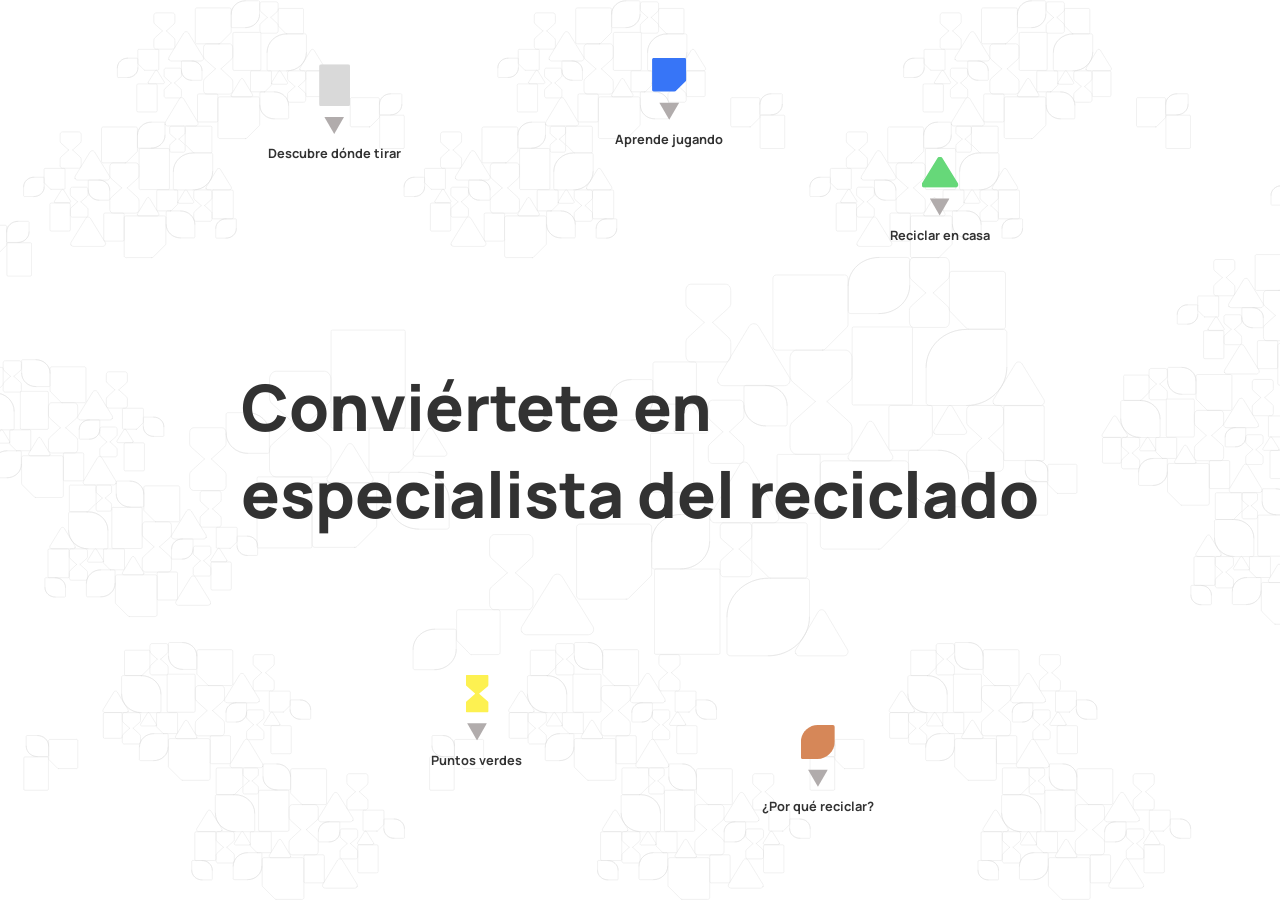
==== index.html @ 8a478ec8 "first commit" ====
<!DOCTYPE html>
<html lang="en">

<head>
    <meta charset="UTF-8">
    <meta name="viewport" content="width=device-width, initial-scale=1.0">
    <link rel="stylesheet" href="css/reset.css">
    <link rel="stylesheet" href="css/global.css">
    <link rel="stylesheet" href="css/style.css">
    <link rel="stylesheet" href="css/buscador.css">

    <link rel="preconnect" href="https://fonts.googleapis.com">
    <link rel="preconnect" href="https://fonts.gstatic.com" crossorigin>
    <link href="https://fonts.googleapis.com/css2?family=Manrope:wght@200..800&display=swap" rel="stylesheet">
    <title>EcoMatchBCN</title>

    <link rel="icon" href="img/favicon.svg" type="image/png">
</head>

<body>
    <div class="background"></div>
    <div class="transition-overlay"></div>
    <div class="content">
        <h1>Conviértete en<br>especialista del reciclado</h1>

        <div class="wrapper">
            <div class="search">
                <div class="section-1">
                    <img class="icono" src="img/GRAY.svg" alt="gray">
                    <img class="arrow" src="img/arrow.svg" alt="arrow">
                    <a href="buscador.html">
                        <h3 class="containers">Descubre dónde tirar</h3>
                    </a>
                </div>
            </div>

            <div class="game">
                <div class="section-2">
                    <img class="icono" src="img/BLUE.svg" alt="blue">
                    <img class="arrow" src="img/arrow.svg" alt="arrow">
                    <a href="game.html">
                        <h3 class="aprende">Aprende jugando</h3>
                    </a>
                </div>
            </div>

            <div class="athome">
                <div class="section-3">
                    <img class="icono" src="img/GREEN.svg" alt="green">
                    <img class="arrow" src="img/arrow.svg" alt="arrow">
                    <a href="athome.html">
                        <h3 class="encasa">Reciclar en casa</h3>
                    </a>
                </div>
            </div>

            <div class="spots">
                <div class="section-4">
                    <img class="icono" src="img/YELLOW.svg" alt="yellow">
                    <img class="arrow" src="img/arrow.svg" alt="arrow">
                    <a href="spots.html">
                        <h3 class="puntos">Puntos verdes</h3>
                    </a>
                </div>

            </div>

            <div class="recycle">
                <div class="section-5">
                    <img class="icono" src="img/BROWN.svg" alt="brown">
                    <img class="arrow" src="img/arrow.svg" alt="arrow">
                    <a href="recycle.html">
                        <h3 class="reciclar">¿Por qué reciclar?</h3>
                    </a>
                </div>
            </div>
        </div>
    </div>

</body>

<!-- gsap -->
<script src="https://cdnjs.cloudflare.com/ajax/libs/gsap/3.12.2/gsap.min.js"></script>

<script src="../../shared/gsap-trial/dist/gsap.js"></script>
<script src="../../shared/gsap-trial/dist/CustomEase.js"></script>
<script src="../../shared/gsap-trial/dist/SplitText.js"></script>
<script src="../../shared/gsap-trial/dist/ScrambleTextPlugin.js"></script>
<script src="../../shared/gsap-trial/dist/DrawSVGPlugin.js"></script>
<script src="../../shared/gsap-trial/dist/MorphSVGPlugin.js"></script>

<script src="js/main.js"></script>
<script src="js/script.js"></script>
<script src="js/buscador.js"></script>

</html>
---- css/global.css ----
:root {
    --blue: #3775F7;
    --yellow: #FDF151;
    --green: #66D879;
    --gray: #D9D9D9;
    --brown: #D68758;

    --dark-gray: #323232;
    --light-gray: #949494;
    --off-white: #ffffff;

}

main {
    scroll-snap-type: y mandatory;
    overflow-y: scroll;
    height: 100vh;
}

section {
    scroll-snap-align: start;
}


html,
body {
    height: auto;
    overflow-y: auto;
}

body {
    font-family: "Manrope", sans-serif;
    font-optical-sizing: auto;
    font-style: normal;

    animation: entrada 2.5s ease;
}

@keyframes entrada {
    0% {
        opacity: 0.2;
    }

    100% {
        opacity: 1;
    }
}

.menu {
    position: fixed;
    display: flex;
    justify-content: flex-end;
    flex-direction: row-reverse;
    z-index: 1;
    background-color: var(--off-white);
    top: 0;
    right: 0;
    left: 0;
    /* box-shadow: 2px 2px 12px 2px #b6b6b6; */
    /* position: absolute; */
    overflow: hidden;
    padding: 0 0 1.5em 0;

    .navegador {
        padding: 1em;
        list-style-type: none;

    }

    .menu-hamb {
        z-index: 1;
        padding-top: 3em;
        max-height: 50%;
    }

    .menu-hamb a {
        color: var(--dark-gray);
        display: flex;
        padding: 10px 20px;
        max-width: 200px;
    }

    .menu-hamb input[type="checkbox"],
    .menu-hamb .menu-close,
    .menu-hamb .menu-open {
        position: absolute;
        margin: 0;
        padding: 0;
        width: 32px;
        height: 32px;
        right: 20px;
        left: 20px;
        top: 20px;
        cursor: pointer;
    }

    .menu-hamb .menu-close,
    .menu-hamb .menu-open {
        pointer-events: none;
    }

    .menu-hamb input[type="checkbox"] {
        opacity: 0;

    }

    .menu-hamb nav {
        display: none;
    }

    .menu-hamb input:checked~nav {
        display: flex;

    }

    .menu-hamb input:checked~.menu-close {
        display: none;

    }

    .menu-hamb input:not(:checked)~.menu-open {
        display: none;
    }
}



.menu::before {
    content: "";
    position: absolute;
    left: 0;
    right: 0;
    bottom: -10px;
    /* intensidad y dirección de la sombra */
    height: 30px;
    /* tamaño de la sombra */
    background: linear-gradient(90deg, var(--brown), var(--yellow), var(--blue), var(--green), var(--gray));
    filter: blur(20px);
    /* difuminado de sombra */
    opacity: 0.5;
    z-index: -1;
    pointer-events: none;
}


h1.sections {
    color: var(--dark-gray);
    font-size: clamp(40px, 5vw, 80px);
    font-weight: 800;
    text-align: left;

    animation: enter 2.5s ease;
}

@keyframes enter {
    0% {
        transform: translateY(-20px);
    }

    100% {
        transform: translateY(0);
    }
}

h3.subtitle {
    font-weight: 700;
    font-size: clamp(20px, 3vw, 40px);
}

.new-arrow {
    width: 2.5cqw;
    height: 2.5cqw;

    animation: animacion 2.5s ease forwards;

}

@keyframes animacion {
    0% {
        transform: translateY(-20px) rotate(-90deg);
        opacity: 0;
    }

    100% {
        transform: translate(0) rotate(-90deg);
        opacity: 1;
    }
}


h3 {
    color: var(--dark-gray);
    font-weight: 700;
    text-decoration: none;
    white-space: nowrap;

}

h3.containers {
    &:hover {
        text-shadow: 0 0 10px var(--light-gray);
    }
}

h3.aprende {
    &:hover {
        text-shadow: 0 0 10px var(--blue);
    }
}

h3.encasa {
    &:hover {
        text-shadow: 0 0 10px var(--green);
    }
}

h3.puntos {
    &:hover {
        text-shadow: 0 0 10px var(--yellow);
    }
}

h3.reciclar {
    &:hover {
        text-shadow: 0 0 10px var(--brown);
    }
}

a {
    font-weight: 700;
    text-decoration: none;
    color: black;

    white-space: nowrap;

}

span {
    font-size: clamp(12px, 1vw, 1em);
    max-width: clamp(350px, 40vw, 800px);
    color: var(--dark-gray);
    line-height: 2;

    strong {
        font-weight: bold;
    }
}

.section {
    display: flex;
    flex-direction: column;
    justify-content: center;
    align-items: center;
    margin-top: 20vh;
}



.new-content {
    display: flex;
    flex-direction: column;
    gap: 2em;
    width: 100%;
    backdrop-filter: blur(5px);
    z-index: 1;
}

.new {
    padding: 2em;
    display: flex;
    flex-direction: row;
    align-items: first baseline;
    gap: 1cqw;
    backdrop-filter: blur(5px);
    border-radius: 20px;
    padding: 2em;
    transition: transform 0.5s ease;

}

/* media querys */
@media (min-width:1024px) {

    .menu {
        display: flex;
        justify-content: space-around;
        flex-direction: row;
        z-index: 2;
        background-color: var(--off-white);
        position: fixed;
        top: 0;
        right: 0;
        left: 0;
        padding: 0;

        .navegador {
            display: flex;
            justify-content: space-between;
            padding: 1em 2em 1em 2em;
            list-style-type: none;


            .secciones {
                display: flex;
                justify-content: space-around;
                margin-left: 17em;
                flex-wrap: nowrap;

            }

        }

        .menu-hamb {
            z-index: 1;
            padding-top: 5em;
            max-height: 50%;
        }


        .menu-close,
        .menu-open {
            display: none;
        }

        .nav {
            display: flex;
            justify-content: space-between;
            flex-direction: row;
            align-content: center;
            list-style: none;
            padding: 1em;
            gap: 25vw;

            .secciones {
                display: flex;

            }
        }

        .menu-hamb nav {
            display: flex;
            flex-direction: row;
        }

        .menu-hamb {
            padding-top: 0;
        }
    }

}
---- css/style.css ----
h1 {
    color: var(--dark-gray);
    display: flex;
    justify-content: center;
    align-items: center;
    position: absolute;
    top: 50%;
    left: 50%;
    width: 100%;
    font-size: clamp(30px, 5vw, 130px);
    font-weight: 800;

    transform: translate(-50%, -50%);
}


.search {
    display: flex;
    flex-direction: column;
    align-items: center;
    font-size: clamp(12px, 1vw, 180px);
    text-align: left;

    transform: translate(-150%, -150%);

    .section-1 {
        display: flex;
        flex-direction: column;
        align-items: center;
        gap: 10px;
        transform: translate(-80%, -10%);
    }
}

.game {
    display: flex;
    flex-direction: column;
    align-items: center;
    font-size: clamp(12px, 1vw, 180px);
    text-align: center;

    transform: translate(30%, -280%);

    .section-2 {
        display: flex;
        flex-direction: column;
        align-items: center;
        gap: 10px;
        transform: translate(-10%, -10%);
    }
}

.athome {
    display: flex;
    flex-direction: column;
    align-items: center;
    font-size: clamp(12px, 1vw, 180px);
    text-align: center;

    transform: translate(150%, -280%);

    .section-3 {
        display: flex;
        flex-direction: column;
        align-items: center;
        gap: 10px;
        transform: translate(100%, -10%);
    }
}

.spots {
    display: flex;
    flex-direction: column;
    align-items: center;
    font-size: clamp(12px, 1vw, 180px);
    text-align: center;

    transform: translate(-150%, 200%);

    .section-4 {
        display: flex;
        flex-direction: column;
        align-items: center;
        gap: 10px;
        transform: translate(40%, -10%);
    }
}

.recycle {
    display: flex;
    flex-direction: column;
    align-items: center;
    font-size: clamp(12px, 1vw, 180px);
    text-align: center;

    transform: translate(100%, 160%);

    .section-5 {
        display: flex;
        flex-direction: column;
        align-items: center;
        gap: 10px;
        transform: translate(40%, -10%);
    }
}

/* Animaciones */
/* Sección buscador */
.section-1 {
    animation: moverLateral 5s ease-in-out infinite;

    &:hover {
        cursor: pointer;
        animation-play-state: paused;

    }
}

@keyframes moverLateral {
    0% {
        transform: translateX(20%);
    }

    50% {
        transform: translateX(0);
    }

    100% {
        transform: translateX(20%);
    }

}

/* Sección juego */
.section-2 {
    animation: flotar 4s ease-in-out infinite;

    &:hover {
        cursor: pointer;
        animation-play-state: paused;

    }
}

@keyframes flotar {
    0% {
        transform: translateY(0);
    }

    50% {
        transform: translateY(-10px);
    }

    100% {
        transform: translateY(0);
    }
}

/* Sección reciclar en casa */
.section-3 {
    animation: escalar 3s ease-in-out infinite;

    &:hover {
        cursor: pointer;
        animation-play-state: paused;

    }
}

@keyframes escalar {
    0% {
        transform: scale(1);
    }

    50% {
        transform: scale(1.1);
    }

    100% {
        transform: scale(1);
    }
}

/* Sección puntos verdes */
.section-4 {
    animation: mov 5s ease-in-out infinite;

    &:hover {
        cursor: pointer;
        animation-play-state: paused;

    }
}

@keyframes mov {
    0% {
        transform: translate(0);
    }

    20% {
        transform: translateY(20px);
    }

    40% {
        transform: translate(30px);
    }

    80% {
        transform: translateY(-20px);
    }

    100% {
        transform: translate(0);
    }
}

/* Sección reciclar */
.section-5 {
    animation: rebote 3s ease-in-out infinite;

    &:hover {
        cursor: pointer;
        animation-play-state: paused;
    }
}

@keyframes rebote {

    0%,
    100% {
        transform: translateY(0);
    }

    30% {
        transform: translateY(-15px);
    }

    60% {
        transform: translateY(-8px);
    }

    90% {
        transform: translateY(-4px);
    }
}

.icono {
    transition: transform 0.3s ease;
    animation-play-state: running;
    animation-duration: 5s;
    animation-iteration-count: infinite;
    animation-timing-function: ease-in-out;
    display: inline-block;

    &:hover {
        transform: scale(1.2);
        cursor: pointer;
        animation-play-state: paused;

    }
}

.background {
    position: fixed;
    top: 0;
    left: 0;
    width: 100vw;
    height: 100vh;
    background-image: url("../img/FONDO.svg");
    background-size: cover;
    background-position: center;
    z-index: -1;
    transition: transform 1.5s ease, transform-origin 1.5s ease;

}

.background.zoom {
    transform: scale(5);
}

.transition-overlay {
    position: fixed;
    top: 0;
    left: 0;
    width: 100vw;
    height: 100vh;
    background-color: var(--off-white);
    opacity: 0;
    z-index: 10;
    pointer-events: none;
    transition: opacity 1.5s ease;
}

.content {
    position: relative;
    height: 100vh;
    display: flex;
    flex-direction: column;
    justify-content: center;
    align-items: center;
    transform-origin: center center;
    transition: transform 2s ease, opacity 2s ease;
    z-index: 1;
}

.content.zoom-out {
    transform: scale(5);
    opacity: 0;
    transition: transform 2s ease, opacity 2s ease;
}

.zoom-text {
    /* position: fixed; */
    position: absolute;
    top: 50%;
    left: 50%;
    transform: translate(-50%, -50%);
    font-size: clamp(30px, 5vw, 100px);
    font-weight: 700;
    text-align: right;
    z-index: 20;
    color: black;
    transition: transform 2s ease-in-out;
    pointer-events: none;
}

@keyframes zoomIn {
    from {
        transform: scale(5);
        opacity: 0;
    }

    to {
        transform: scale(1);
        opacity: 1;
    }
}

.zoom-in {
    animation: zoomIn 0.8s ease;
}

@keyframes zoomOut {
    from {
        transform: scale(1);
        opacity: 0;
    }

    to {
        transform: scale(5);
        opacity: 1;
    }
}
---- css/buscador.css ----
.back {
    position: fixed;
    top: 0;
    left: 0;
    width: 100vw;
    height: 100vh;
    overflow: hidden;
    z-index: -1;

    animation: enterAnimation 2.5s ease forwards;
}


.back img {
    width: 100%;
    height: 100%;
    object-fit: cover;
 
}

@keyframes enterAnimation {
    0% {
      transform: translate(-4%,-2%);

    }

    100% {
        transform: translate(0,0);

    }
}

.iconos-scroll{
    backdrop-filter: blur(5px);
}

.group-1 img {
    position: absolute;
    display: flex;
    width: clamp(200px, 25vw, 500px);
    height: clamp(200px, 25vw, 500px);
    margin-top: 8vh;
    left: 0;
    z-index: -1;
}


.group-2 img {
    position: absolute;
    display: flex;
    width: clamp(200px, 25vw, 500px);
    height: clamp(200px, 25vw, 500px);
    margin-top: 45vh;
    right: 0;
    bottom: 50px;
    z-index: -1;
}



/* Buscador */
.container {
    display: flex;
    justify-content: center;
    width: 100%;
}

.search-container {
    display: flex;
    align-items: center;
    width: 100%;
    padding: 0 0 0 2em;
    border-radius: 50px;
    overflow: hidden;
    background-color: var(--off-white);
    box-shadow: 0 0 25px rgba(0, 0, 0, 0.08);
}

.search-input {
    flex: 1;
    padding: 2em 1.5em;
    border: none;
    font-size: clamp(12px, 1vw, 1em);
    outline: none;
    border-radius: 50px 0 0 50px;
    color: var(--dark-gray);
}

.search-input::placeholder {
    color: var(--light-gray);
    font-weight: 400;
}


.icon-search {
    width: 24px;
    height: 24px;

}

/* Oculta el formulario original de Google */
/* .gsc-control-cse, 
.gsc-control-cse * {
  all: unset;
  display: none !important;
}

.gcse-search {
    margin-top: 20px;
    padding: 10px;
    background-color: #fff;
    border-radius: 8px;
    box-shadow: 0px 2px 10px rgba(0, 0, 0, 0.1);
    display: none; 
}  */
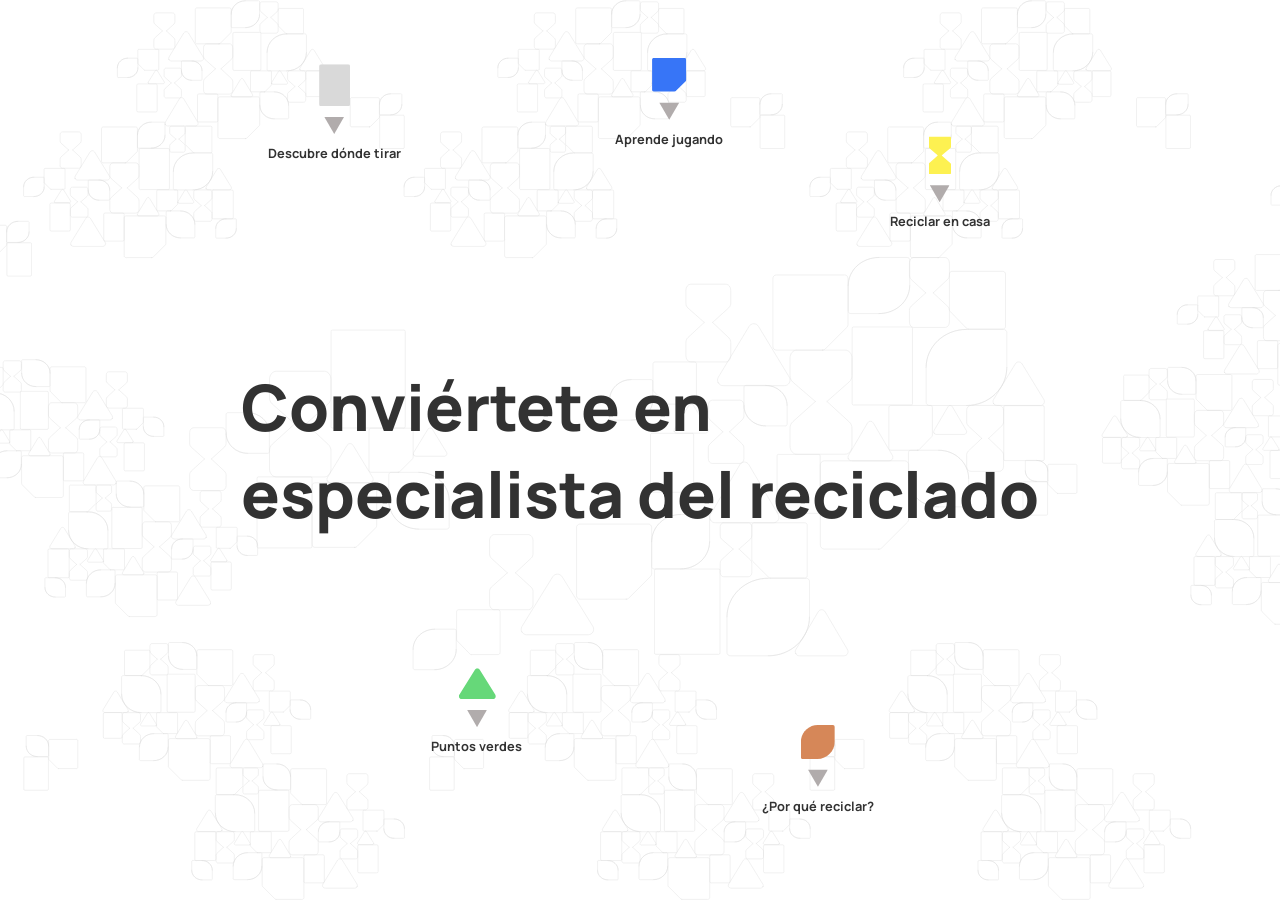
==== commit 25ae777f: "actualizaciones" ====
--- a/index.html
+++ b/index.html
@@ -7,7 +7,7 @@
     <link rel="stylesheet" href="css/reset.css">
     <link rel="stylesheet" href="css/global.css">
     <link rel="stylesheet" href="css/style.css">
-    <link rel="stylesheet" href="css/buscador.css">
+
 
     <link rel="preconnect" href="https://fonts.googleapis.com">
     <link rel="preconnect" href="https://fonts.gstatic.com" crossorigin>
@@ -46,7 +46,7 @@
 
             <div class="athome">
                 <div class="section-3">
-                    <img class="icono" src="img/GREEN.svg" alt="green">
+                    <img class="icono" src="img/YELLOW.svg" alt="green">
                     <img class="arrow" src="img/arrow.svg" alt="arrow">
                     <a href="athome.html">
                         <h3 class="encasa">Reciclar en casa</h3>
@@ -56,7 +56,7 @@
 
             <div class="spots">
                 <div class="section-4">
-                    <img class="icono" src="img/YELLOW.svg" alt="yellow">
+                    <img class="icono" src="img/GREEN.svg" alt="yellow">
                     <img class="arrow" src="img/arrow.svg" alt="arrow">
                     <a href="spots.html">
                         <h3 class="puntos">Puntos verdes</h3>
@@ -80,14 +80,13 @@
 </body>
 
 <!-- gsap -->
-<script src="https://cdnjs.cloudflare.com/ajax/libs/gsap/3.12.2/gsap.min.js"></script>
+<script src="gsap-public/src/gsap-core.js"></script>
+<script src="gsap-public/src/CustomEase.js"></script>
+<script src="gsap-public/src/SplitText.js"></script>
+<script src="gsap-public/src/ScrambleTextPlugin.js"></script>
+<script src="gsap-public/src/DrawSVGPlugin.js"></script>
+<script src="gsap-public/src/MorphSVGPlugin.js"></script>
 
-<script src="../../shared/gsap-trial/dist/gsap.js"></script>
-<script src="../../shared/gsap-trial/dist/CustomEase.js"></script>
-<script src="../../shared/gsap-trial/dist/SplitText.js"></script>
-<script src="../../shared/gsap-trial/dist/ScrambleTextPlugin.js"></script>
-<script src="../../shared/gsap-trial/dist/DrawSVGPlugin.js"></script>
-<script src="../../shared/gsap-trial/dist/MorphSVGPlugin.js"></script>
 
 <script src="js/main.js"></script>
 <script src="js/script.js"></script>
--- a/css/global.css
+++ b/css/global.css
@@ -210,13 +210,13 @@
 
 h3.encasa {
     &:hover {
+        text-shadow: 0 0 10px var(--yellow);
+    }
+}
+
+h3.puntos {
+    &:hover {
         text-shadow: 0 0 10px var(--green);
-    }
-}
-
-h3.puntos {
-    &:hover {
-        text-shadow: 0 0 10px var(--yellow);
     }
 }
 
